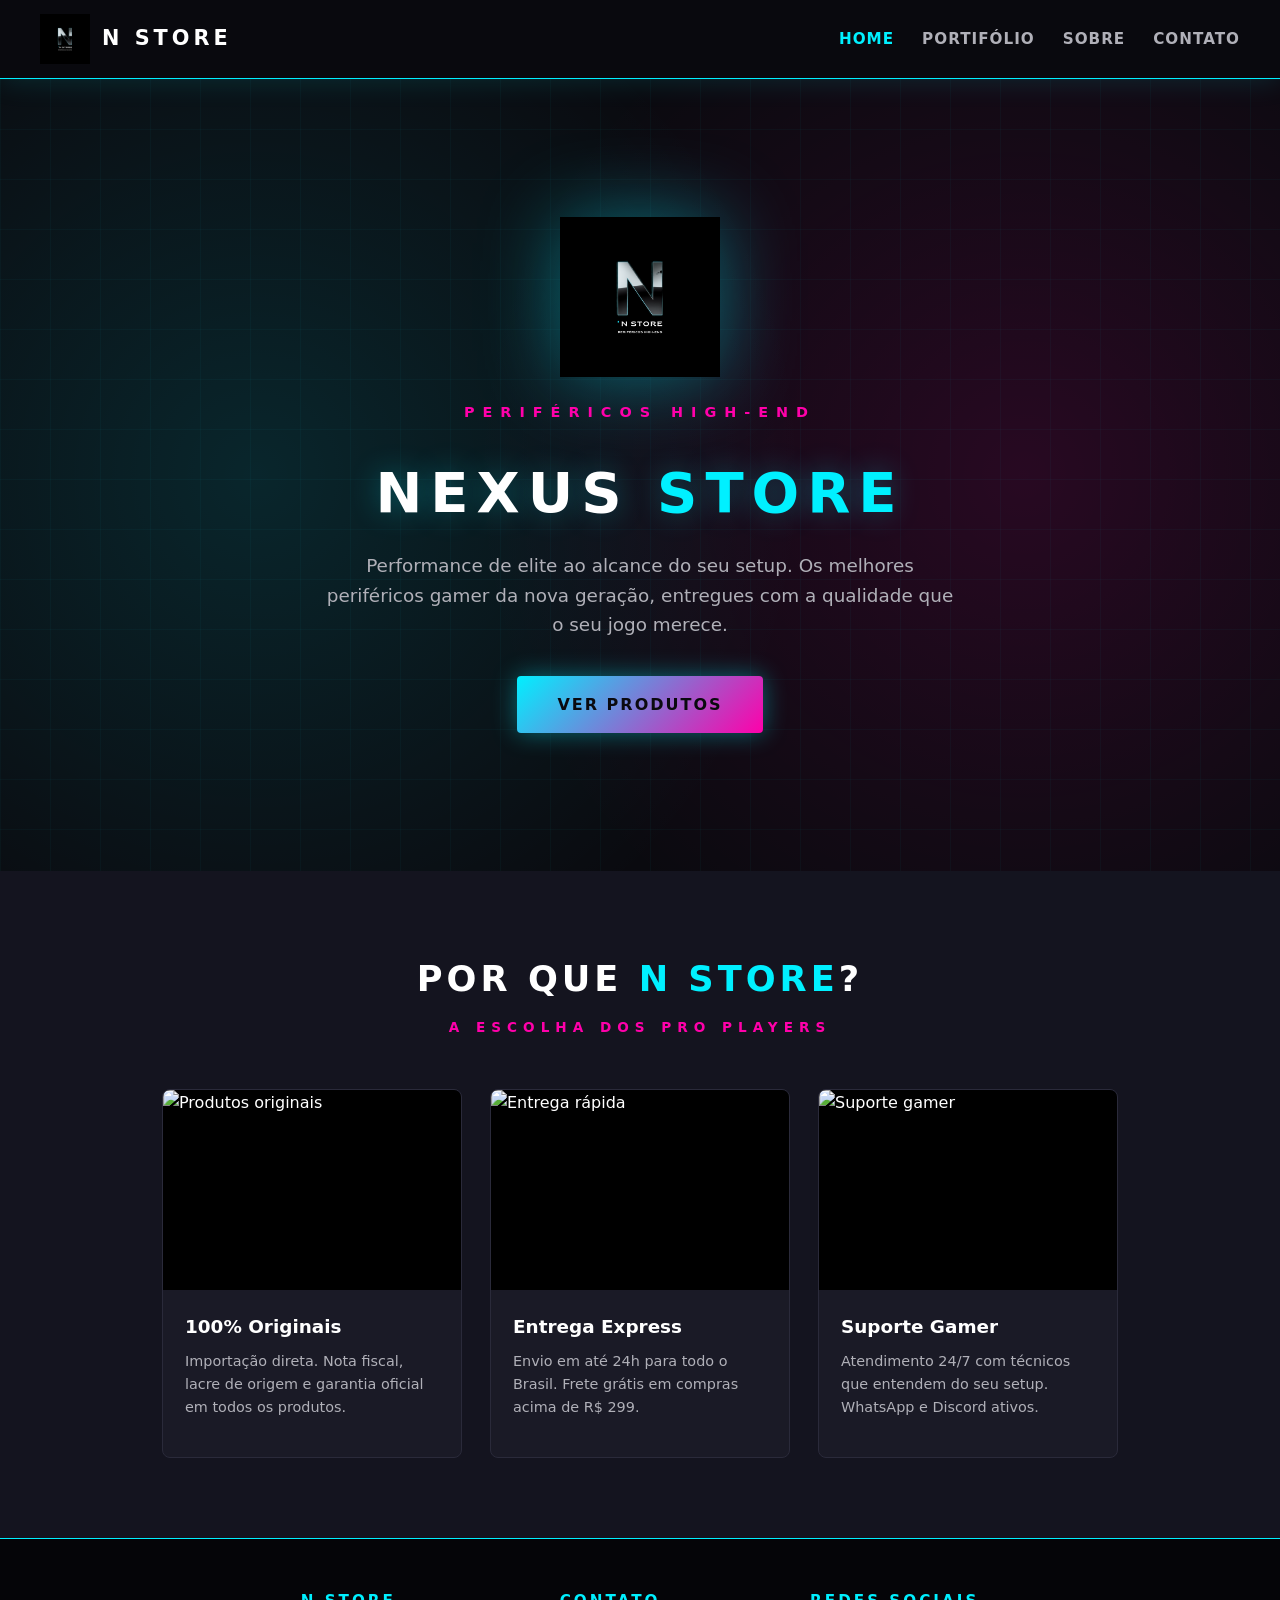
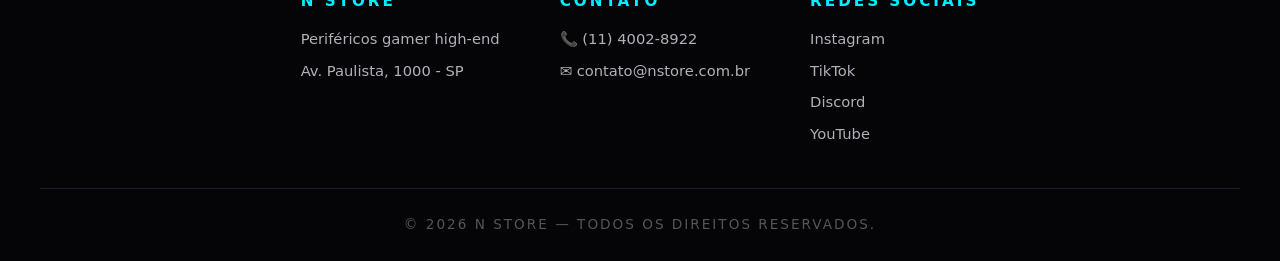
==== index.html @ 62c2ed14 "feat: criar página inicial com hero e diferenciais Home com hero futurista contendo logo, título da " ====
<!DOCTYPE html>
<html lang="pt-BR">
<head>
  <meta charset="UTF-8" />
  <meta name="viewport" content="width=device-width, initial-scale=1.0" />
  <title>N Store - Periféricos Gamer High-End</title>
  <link rel="icon" href="src/assets/img/logo.png" />
  <link rel="stylesheet" href="src/css/estilo.css" />
</head>
<body>

  <nav>
    <a href="index.html" class="logo">
      <img src="src/assets/img/logo.png" alt="N Store" />
      <span>N STORE</span>
    </a>
    <ul>
      <li><a href="index.html">Home</a></li>
      <li><a href="pages/portifolio.html">Portifólio</a></li>
      <li><a href="pages/sobre.html">Sobre</a></li>
      <li><a href="pages/contato.html">Contato</a></li>
    </ul>
  </nav>

  <main>
    <section class="hero">
      <img src="src/assets/img/logo.png" alt="N Store" class="hero-logo" />
      <p class="subtitulo">PERIFÉRICOS HIGH-END</p>
      <h1>NEXUS <span>STORE</span></h1>
      <p>Performance de elite ao alcance do seu setup. Os melhores periféricos gamer da nova geração, entregues com a qualidade que o seu jogo merece.</p>
      <a href="pages/portifolio.html" class="btn">Ver Produtos</a>
    </section>

    <section class="alt">
      <h2>Por que <span>N Store</span>?</h2>
      <span class="legenda">A escolha dos pro players</span>
      <div class="cards">
        <div class="card">
          <img src="https://images.unsplash.com/photo-1593305841991-05c297ba4575?w=600&h=400&fit=crop" alt="Produtos originais" />
          <div class="card-conteudo">
            <h3>100% Originais</h3>
            <p class="descricao">Importação direta. Nota fiscal, lacre de origem e garantia oficial em todos os produtos.</p>
          </div>
        </div>
        <div class="card">
          <img src="https://images.unsplash.com/photo-1542751371-adc38448a05e?w=600&h=400&fit=crop" alt="Entrega rápida" />
          <div class="card-conteudo">
            <h3>Entrega Express</h3>
            <p class="descricao">Envio em até 24h para todo o Brasil. Frete grátis em compras acima de R$ 299.</p>
          </div>
        </div>
        <div class="card">
          <img src="https://images.unsplash.com/photo-1511512578047-dfb367046420?w=600&h=400&fit=crop" alt="Suporte gamer" />
          <div class="card-conteudo">
            <h3>Suporte Gamer</h3>
            <p class="descricao">Atendimento 24/7 com técnicos que entendem do seu setup. WhatsApp e Discord ativos.</p>
          </div>
        </div>
      </div>
    </section>
  </main>

  <footer>
    <div class="footer-grid">
      <div class="footer-col">
        <h4>N Store</h4>
        <p>Periféricos gamer high-end</p>
        <p>Av. Paulista, 1000 - SP</p>
      </div>
      <div class="footer-col">
        <h4>Contato</h4>
        <p>📞 (11) 4002-8922</p>
        <p>✉️ contato@nstore.com.br</p>
      </div>
      <div class="footer-col">
        <h4>Redes Sociais</h4>
        <a href="#">Instagram</a>
        <a href="#">TikTok</a>
        <a href="#">Discord</a>
        <a href="#">YouTube</a>
      </div>
    </div>
    <p class="copyright">© 2026 N STORE — TODOS OS DIREITOS RESERVADOS.</p>
  </footer>

  <script src="src/js/script.js"></script>
</body>
</html>
---- src/css/estilo.css ----
* {
  margin: 0;
  padding: 0;
  box-sizing: border-box;
}

:root {
  --bg: #0a0a0f;
  --bg-card: #14141f;
  --bg-elevated: #1a1a26;
  --cyan: #00f0ff;
  --magenta: #ff00aa;
  --branco: #ffffff;
  --cinza-claro: #b0b0b8;
  --cinza-escuro: #555;
}

body {
  font-family: 'Segoe UI', 'Inter', system-ui, sans-serif;
  background-color: var(--bg);
  color: var(--branco);
  line-height: 1.6;
}

/* NAV */
nav {
  background-color: rgba(10, 10, 15, 0.95);
  backdrop-filter: blur(10px);
  padding: 14px 40px;
  display: flex;
  justify-content: space-between;
  align-items: center;
  position: sticky;
  top: 0;
  z-index: 100;
  border-bottom: 1px solid var(--cyan);
  box-shadow: 0 0 30px rgba(0, 240, 255, 0.15);
}

nav .logo {
  display: flex;
  align-items: center;
  gap: 12px;
  text-decoration: none;
  color: var(--branco);
}

nav .logo img {
  width: 50px;
  height: 50px;
  object-fit: contain;
}

nav .logo span {
  font-size: 1.3rem;
  font-weight: 900;
  color: var(--branco);
  letter-spacing: 4px;
  text-transform: uppercase;
}

nav ul {
  list-style: none;
  display: flex;
  gap: 28px;
}

nav ul li a {
  color: var(--cinza-claro);
  text-decoration: none;
  font-size: 0.95rem;
  font-weight: 600;
  letter-spacing: 1px;
  text-transform: uppercase;
  transition: color 0.3s;
  position: relative;
}

nav ul li a:hover {
  color: var(--cyan);
}

nav ul li a:hover::after {
  content: '';
  position: absolute;
  bottom: -6px;
  left: 0;
  width: 100%;
  height: 2px;
  background: var(--cyan);
  box-shadow: 0 0 10px var(--cyan);
}

/* HERO */
.hero {
  display: flex;
  flex-direction: column;
  align-items: center;
  justify-content: center;
  text-align: center;
  padding: 100px 20px;
  background:
    radial-gradient(circle at 20% 50%, rgba(0, 240, 255, 0.12) 0%, transparent 50%),
    radial-gradient(circle at 80% 50%, rgba(255, 0, 170, 0.12) 0%, transparent 50%),
    var(--bg);
  min-height: 88vh;
  position: relative;
  overflow: hidden;
}

.hero::before {
  content: '';
  position: absolute;
  inset: 0;
  background-image:
    linear-gradient(rgba(0, 240, 255, 0.03) 1px, transparent 1px),
    linear-gradient(90deg, rgba(0, 240, 255, 0.03) 1px, transparent 1px);
  background-size: 50px 50px;
  pointer-events: none;
}

.hero img.hero-logo {
  width: 160px;
  height: 160px;
  margin-bottom: 24px;
  filter: drop-shadow(0 0 40px rgba(0, 240, 255, 0.4));
  position: relative;
  z-index: 1;
}

.hero h1 {
  font-size: 3.5rem;
  color: var(--branco);
  margin-bottom: 14px;
  letter-spacing: 8px;
  font-weight: 900;
  text-transform: uppercase;
  position: relative;
  z-index: 1;
  text-shadow: 0 0 30px rgba(0, 240, 255, 0.3);
}

.hero h1 span {
  color: var(--cyan);
}

.hero .subtitulo {
  font-size: 0.9rem;
  color: var(--magenta);
  margin-bottom: 24px;
  letter-spacing: 8px;
  text-transform: uppercase;
  font-weight: 700;
  position: relative;
  z-index: 1;
}

.hero p {
  font-size: 1.15rem;
  color: var(--cinza-claro);
  max-width: 640px;
  margin-bottom: 36px;
  position: relative;
  z-index: 1;
}

.btn {
  background: linear-gradient(135deg, var(--cyan), var(--magenta));
  color: var(--bg);
  padding: 16px 40px;
  border: none;
  border-radius: 4px;
  font-size: 1rem;
  font-weight: 800;
  text-decoration: none;
  cursor: pointer;
  letter-spacing: 2px;
  text-transform: uppercase;
  transition: all 0.3s;
  display: inline-block;
  position: relative;
  z-index: 1;
  box-shadow: 0 0 25px rgba(0, 240, 255, 0.4);
}

.btn:hover {
  transform: translateY(-2px);
  box-shadow: 0 0 40px rgba(0, 240, 255, 0.6);
}

/* SEÇÕES */
section {
  padding: 80px 40px;
}

section.alt {
  background-color: var(--bg-card);
}

section h2 {
  font-size: 2.2rem;
  text-align: center;
  color: var(--branco);
  margin-bottom: 10px;
  letter-spacing: 4px;
  text-transform: uppercase;
  font-weight: 900;
}

section h2 span {
  color: var(--cyan);
}

section .legenda {
  display: block;
  text-align: center;
  color: var(--magenta);
  font-size: 0.85rem;
  letter-spacing: 6px;
  text-transform: uppercase;
  margin-bottom: 50px;
  font-weight: 700;
}

/* CARDS */
.cards {
  display: flex;
  flex-wrap: wrap;
  gap: 28px;
  justify-content: center;
  max-width: 1200px;
  margin: 0 auto;
}

.card {
  background-color: var(--bg-elevated);
  border: 1px solid #2a2a3a;
  border-radius: 8px;
  padding: 0;
  width: 300px;
  text-align: left;
  transition: all 0.3s;
  overflow: hidden;
  position: relative;
}

.card:hover {
  transform: translateY(-8px);
  border-color: var(--cyan);
  box-shadow: 0 12px 40px rgba(0, 240, 255, 0.2);
}

.card img {
  width: 100%;
  height: 200px;
  object-fit: cover;
  display: block;
  background-color: #000;
}

.card .card-conteudo {
  padding: 22px;
}

.card h3 {
  font-size: 1.15rem;
  color: var(--branco);
  margin-bottom: 8px;
  font-weight: 700;
}

.card .descricao {
  font-size: 0.9rem;
  color: var(--cinza-claro);
  margin-bottom: 16px;
  min-height: 55px;
}

.card .preco {
  font-size: 1.5rem;
  font-weight: 900;
  color: var(--cyan);
  letter-spacing: 1px;
}

.card .preco-antigo {
  font-size: 0.9rem;
  color: var(--cinza-escuro);
  text-decoration: line-through;
  display: block;
  margin-bottom: 4px;
}

.card .tag {
  display: inline-block;
  background-color: var(--magenta);
  color: var(--branco);
  font-size: 0.7rem;
  font-weight: 800;
  padding: 4px 12px;
  letter-spacing: 1.5px;
  margin-bottom: 12px;
  text-transform: uppercase;
  border-radius: 2px;
}

.card .tag.cyan {
  background-color: var(--cyan);
  color: var(--bg);
}

/* TABELA */
.tabela-precos {
  width: 100%;
  max-width: 850px;
  margin: 0 auto;
  border-collapse: collapse;
  background-color: var(--bg-elevated);
  border: 1px solid #2a2a3a;
  border-radius: 8px;
  overflow: hidden;
}

.tabela-precos th,
.tabela-precos td {
  padding: 16px 20px;
  text-align: center;
  border-bottom: 1px solid #2a2a3a;
  color: var(--branco);
}

.tabela-precos th {
  background-color: #1f1f2e;
  color: var(--cyan);
  font-weight: 800;
  letter-spacing: 2px;
  text-transform: uppercase;
  font-size: 0.85rem;
}

.tabela-precos tr:hover {
  background-color: rgba(0, 240, 255, 0.05);
}

.tabela-precos .destaque {
  color: var(--magenta);
  font-weight: 800;
}

/* SOBRE */
.sobre-grid {
  display: grid;
  grid-template-columns: 1fr 1fr;
  gap: 50px;
  max-width: 1100px;
  margin: 0 auto;
  align-items: center;
}

.sobre-grid img {
  width: 100%;
  height: 480px;
  object-fit: cover;
  border-radius: 8px;
  box-shadow: 0 0 40px rgba(0, 240, 255, 0.2);
}

.sobre-texto {
  font-size: 1.02rem;
  color: var(--cinza-claro);
  line-height: 1.85;
}

.sobre-texto p {
  margin-bottom: 18px;
}

.sobre-texto p::first-letter {
  font-size: 1.4rem;
  font-weight: 800;
  color: var(--cyan);
}

/* CONTATO */
.form-contato {
  max-width: 620px;
  margin: 0 auto;
  display: flex;
  flex-direction: column;
  gap: 14px;
  background-color: var(--bg-elevated);
  padding: 38px;
  border: 1px solid #2a2a3a;
  border-top: 3px solid var(--cyan);
  border-radius: 8px;
}

.form-contato label {
  font-size: 0.8rem;
  color: var(--cinza-claro);
  text-transform: uppercase;
  letter-spacing: 2px;
  font-weight: 700;
}

.form-contato input,
.form-contato textarea {
  padding: 14px;
  border: 1px solid #2a2a3a;
  background-color: var(--bg);
  color: var(--branco);
  font-size: 1rem;
  outline: none;
  font-family: inherit;
  border-radius: 4px;
  transition: border-color 0.3s, box-shadow 0.3s;
}

.form-contato input:focus,
.form-contato textarea:focus {
  border-color: var(--cyan);
  box-shadow: 0 0 15px rgba(0, 240, 255, 0.2);
}

.form-contato textarea {
  resize: vertical;
  min-height: 140px;
}

.form-contato button {
  align-self: flex-start;
  margin-top: 8px;
}

/* FOOTER */
footer {
  background-color: #050508;
  border-top: 1px solid var(--cyan);
  padding: 50px 40px 25px;
  text-align: center;
  color: var(--cinza-claro);
}

footer .footer-grid {
  display: flex;
  flex-wrap: wrap;
  justify-content: center;
  gap: 60px;
  margin-bottom: 35px;
  text-align: left;
}

footer .footer-col h4 {
  color: var(--cyan);
  margin-bottom: 14px;
  font-size: 0.95rem;
  letter-spacing: 3px;
  text-transform: uppercase;
  font-weight: 800;
}

footer .footer-col p,
footer .footer-col a {
  color: var(--cinza-claro);
  font-size: 0.92rem;
  text-decoration: none;
  display: block;
  margin-bottom: 8px;
  transition: color 0.3s;
}

footer .footer-col a:hover {
  color: var(--cyan);
}

footer .copyright {
  color: var(--cinza-escuro);
  font-size: 0.85rem;
  padding-top: 25px;
  border-top: 1px solid #1a1a26;
  letter-spacing: 2px;
}

/* RESPONSIVO */
@media (max-width: 900px) {
  .sobre-grid {
    grid-template-columns: 1fr;
  }
  .sobre-grid img {
    height: 320px;
  }
}

@media (max-width: 768px) {
  nav {
    flex-direction: column;
    gap: 14px;
    padding: 14px 20px;
  }

  nav ul {
    gap: 18px;
    flex-wrap: wrap;
    justify-content: center;
  }

  .hero h1 {
    font-size: 2rem;
    letter-spacing: 4px;
  }

  section {
    padding: 60px 20px;
  }

  .card {
    width: 100%;
    max-width: 340px;
  }

  footer .footer-grid {
    flex-direction: column;
    align-items: center;
    text-align: center;
    gap: 30px;
  }
}
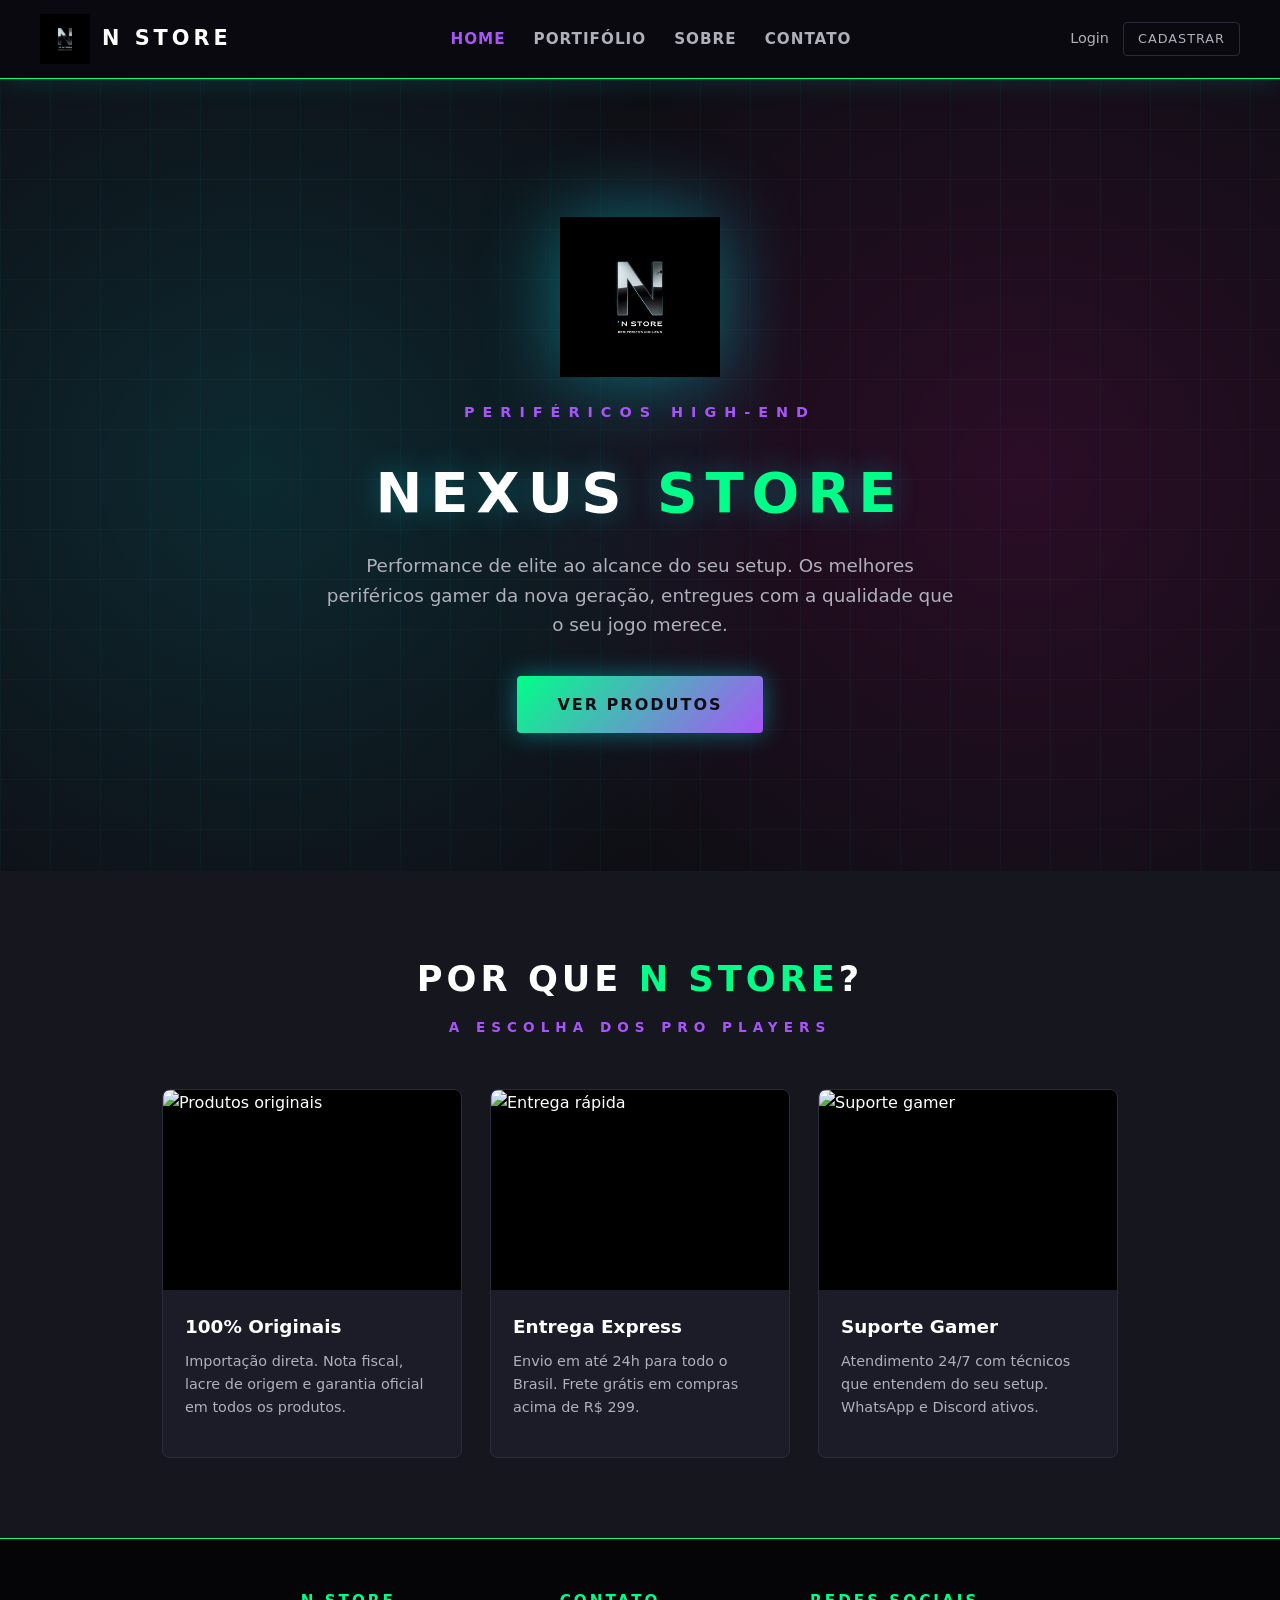
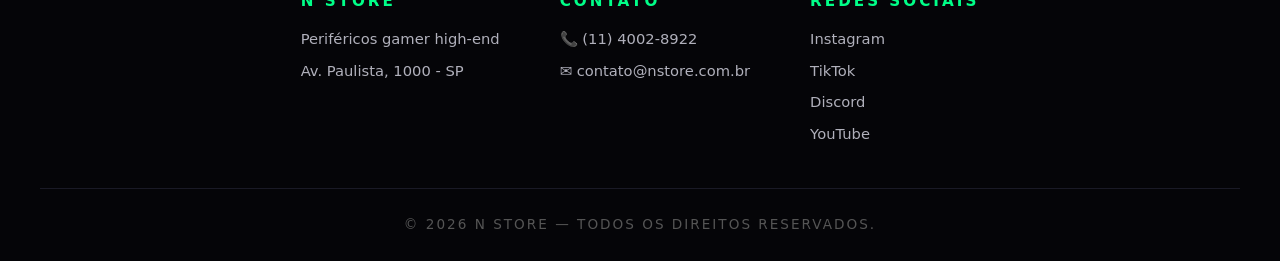
==== commit 442816f8: "feat: integrar auth e carrinho em todas as páginas + atualizar README Inclui scripts de auth/carrinh" ====
--- a/index.html
+++ b/index.html
@@ -83,6 +83,8 @@
     <p class="copyright">© 2026 N STORE — TODOS OS DIREITOS RESERVADOS.</p>
   </footer>
 
+  <script src="src/js/auth.js"></script>
+  <script src="src/js/carrinho.js"></script>
   <script src="src/js/script.js"></script>
 </body>
 </html>
--- a/src/css/estilo.css
+++ b/src/css/estilo.css
@@ -5,14 +5,19 @@
 }
 
 :root {
-  --bg: #0a0a0f;
-  --bg-card: #14141f;
-  --bg-elevated: #1a1a26;
-  --cyan: #00f0ff;
-  --magenta: #ff00aa;
+  --bg: #0e0e14;
+  --bg-card: #16161e;
+  --bg-elevated: #1c1c28;
+  --roxo: #a855f7;
+  --roxo-claro: #c084fc;
+  --verde: #00ff88;
+  --dourado: #ffd700;
   --branco: #ffffff;
-  --cinza-claro: #b0b0b8;
+  --cinza-claro: #b0b0bb;
   --cinza-escuro: #555;
+  /* aliases para compatibilidade dos nomes antigos */
+  --cyan: var(--verde);
+  --magenta: var(--roxo);
 }
 
 body {
@@ -525,3 +530,380 @@
     gap: 30px;
   }
 }
+
+/* ========================================== */
+/* AUTH (login + cadastro)                    */
+/* ========================================== */
+.auth-container {
+  max-width: 440px;
+  margin: 60px auto;
+  background-color: var(--bg-elevated);
+  border: 1px solid #2a2a3a;
+  border-top: 3px solid var(--roxo);
+  border-radius: 8px;
+  padding: 40px;
+}
+
+.auth-container h2 {
+  text-align: center;
+  margin-bottom: 8px;
+  font-size: 1.8rem;
+}
+
+.auth-container .legenda {
+  margin-bottom: 30px;
+}
+
+.auth-container .auth-link {
+  text-align: center;
+  margin-top: 20px;
+  color: var(--cinza-claro);
+  font-size: 0.9rem;
+}
+
+.auth-container .auth-link a {
+  color: var(--verde);
+  text-decoration: none;
+  font-weight: 700;
+}
+
+.auth-container .auth-link a:hover {
+  text-decoration: underline;
+}
+
+.auth-msg {
+  padding: 10px 14px;
+  border-radius: 4px;
+  font-size: 0.9rem;
+  margin-bottom: 12px;
+  display: none;
+}
+
+.auth-msg.erro {
+  background-color: rgba(239, 68, 68, 0.15);
+  color: #f87171;
+  border: 1px solid #ef4444;
+  display: block;
+}
+
+.auth-msg.sucesso {
+  background-color: rgba(0, 255, 136, 0.12);
+  color: var(--verde);
+  border: 1px solid var(--verde);
+  display: block;
+}
+
+/* ========================================== */
+/* USER BADGE no NAV                          */
+/* ========================================== */
+.user-badge {
+  display: flex;
+  align-items: center;
+  gap: 14px;
+}
+
+.user-badge .user-info {
+  color: var(--branco);
+  font-size: 0.9rem;
+}
+
+.user-badge .user-info b {
+  color: var(--verde);
+}
+
+.user-badge .cart-icon {
+  position: relative;
+  color: var(--branco);
+  text-decoration: none;
+  font-size: 1.3rem;
+  padding: 4px 8px;
+  transition: color 0.3s;
+}
+
+.user-badge .cart-icon:hover {
+  color: var(--roxo);
+}
+
+.user-badge .cart-icon .badge {
+  position: absolute;
+  top: -4px;
+  right: -4px;
+  background-color: var(--verde);
+  color: var(--bg);
+  font-size: 0.7rem;
+  font-weight: 800;
+  padding: 1px 6px;
+  border-radius: 10px;
+  min-width: 18px;
+  text-align: center;
+}
+
+.user-badge .btn-logout {
+  background: transparent;
+  color: var(--cinza-claro);
+  border: 1px solid #2a2a3a;
+  padding: 6px 14px;
+  border-radius: 4px;
+  font-size: 0.8rem;
+  cursor: pointer;
+  text-transform: uppercase;
+  letter-spacing: 1px;
+  transition: all 0.3s;
+}
+
+.user-badge .btn-logout:hover {
+  border-color: var(--roxo);
+  color: var(--roxo);
+}
+
+/* ========================================== */
+/* BOTÃO COMPRAR NOS CARDS                    */
+/* ========================================== */
+.card .btn-comprar {
+  display: block;
+  width: 100%;
+  margin-top: 14px;
+  background: linear-gradient(135deg, var(--roxo), var(--verde));
+  color: var(--bg);
+  border: none;
+  padding: 12px;
+  font-size: 0.9rem;
+  font-weight: 800;
+  letter-spacing: 1.5px;
+  text-transform: uppercase;
+  cursor: pointer;
+  border-radius: 4px;
+  transition: all 0.3s;
+}
+
+.card .btn-comprar:hover {
+  transform: scale(1.02);
+  box-shadow: 0 4px 18px rgba(168, 85, 247, 0.4);
+}
+
+/* ========================================== */
+/* CARRINHO                                   */
+/* ========================================== */
+.carrinho-container {
+  max-width: 900px;
+  margin: 0 auto;
+}
+
+.carrinho-vazio {
+  text-align: center;
+  padding: 60px 20px;
+  color: var(--cinza-claro);
+}
+
+.carrinho-vazio p {
+  margin-bottom: 20px;
+  font-size: 1.1rem;
+}
+
+.carrinho-item {
+  display: grid;
+  grid-template-columns: 90px 1fr auto auto auto;
+  gap: 20px;
+  align-items: center;
+  padding: 18px;
+  background-color: var(--bg-elevated);
+  border: 1px solid #2a2a3a;
+  border-radius: 6px;
+  margin-bottom: 14px;
+}
+
+.carrinho-item img {
+  width: 90px;
+  height: 90px;
+  object-fit: cover;
+  border-radius: 4px;
+}
+
+.carrinho-item .info h3 {
+  font-size: 1rem;
+  color: var(--branco);
+  margin-bottom: 4px;
+}
+
+.carrinho-item .info .marca {
+  color: var(--cinza-claro);
+  font-size: 0.85rem;
+}
+
+.carrinho-item .quantidade {
+  display: flex;
+  align-items: center;
+  gap: 8px;
+}
+
+.carrinho-item .quantidade button {
+  background: var(--bg);
+  color: var(--branco);
+  border: 1px solid #2a2a3a;
+  width: 28px;
+  height: 28px;
+  border-radius: 4px;
+  cursor: pointer;
+  font-weight: 700;
+  transition: all 0.3s;
+}
+
+.carrinho-item .quantidade button:hover {
+  border-color: var(--roxo);
+  color: var(--roxo);
+}
+
+.carrinho-item .quantidade span {
+  min-width: 28px;
+  text-align: center;
+  font-weight: 700;
+}
+
+.carrinho-item .preco-item {
+  color: var(--verde);
+  font-weight: 800;
+  font-size: 1.1rem;
+  min-width: 100px;
+  text-align: right;
+}
+
+.carrinho-item .btn-remover {
+  background: transparent;
+  border: none;
+  color: #ef4444;
+  cursor: pointer;
+  font-size: 1.4rem;
+  padding: 0 4px;
+  transition: transform 0.2s;
+}
+
+.carrinho-item .btn-remover:hover {
+  transform: scale(1.2);
+}
+
+.carrinho-resumo {
+  margin-top: 30px;
+  background-color: var(--bg-elevated);
+  border: 1px solid #2a2a3a;
+  border-radius: 6px;
+  padding: 24px;
+}
+
+.carrinho-resumo .linha {
+  display: flex;
+  justify-content: space-between;
+  padding: 8px 0;
+  color: var(--cinza-claro);
+}
+
+.carrinho-resumo .total {
+  font-size: 1.5rem;
+  font-weight: 800;
+  color: var(--branco);
+  border-top: 1px solid #2a2a3a;
+  margin-top: 12px;
+  padding-top: 14px;
+}
+
+.carrinho-resumo .total span:last-child {
+  color: var(--verde);
+}
+
+.carrinho-resumo .btn {
+  width: 100%;
+  margin-top: 18px;
+  text-align: center;
+}
+
+/* ========================================== */
+/* PEDIDOS                                    */
+/* ========================================== */
+.pedido-card {
+  background-color: var(--bg-elevated);
+  border: 1px solid #2a2a3a;
+  border-left: 4px solid var(--roxo);
+  border-radius: 6px;
+  padding: 22px;
+  margin-bottom: 18px;
+  max-width: 900px;
+  margin-left: auto;
+  margin-right: auto;
+}
+
+.pedido-card .pedido-header {
+  display: flex;
+  justify-content: space-between;
+  align-items: center;
+  padding-bottom: 14px;
+  border-bottom: 1px solid #2a2a3a;
+  margin-bottom: 14px;
+  flex-wrap: wrap;
+  gap: 10px;
+}
+
+.pedido-card .pedido-numero {
+  color: var(--cinza-claro);
+  font-size: 0.85rem;
+  letter-spacing: 1px;
+}
+
+.pedido-card .pedido-numero b {
+  color: var(--verde);
+}
+
+.pedido-card .pedido-status {
+  background-color: rgba(0, 255, 136, 0.15);
+  color: var(--verde);
+  padding: 4px 12px;
+  border-radius: 12px;
+  font-size: 0.75rem;
+  font-weight: 800;
+  letter-spacing: 1px;
+  text-transform: uppercase;
+  border: 1px solid var(--verde);
+}
+
+.pedido-card .pedido-itens {
+  list-style: none;
+  margin-bottom: 14px;
+}
+
+.pedido-card .pedido-itens li {
+  padding: 6px 0;
+  color: var(--cinza-claro);
+  font-size: 0.95rem;
+  display: flex;
+  justify-content: space-between;
+}
+
+.pedido-card .pedido-itens li .quant {
+  color: var(--roxo);
+  margin-right: 8px;
+}
+
+.pedido-card .pedido-total {
+  text-align: right;
+  font-size: 1.2rem;
+  font-weight: 800;
+  color: var(--branco);
+}
+
+.pedido-card .pedido-total span {
+  color: var(--verde);
+}
+
+@media (max-width: 700px) {
+  .carrinho-item {
+    grid-template-columns: 70px 1fr;
+    gap: 10px;
+  }
+  .carrinho-item .quantidade,
+  .carrinho-item .preco-item,
+  .carrinho-item .btn-remover {
+    grid-column: 2;
+    justify-self: start;
+  }
+  .carrinho-item .preco-item {
+    text-align: left;
+  }
+}
